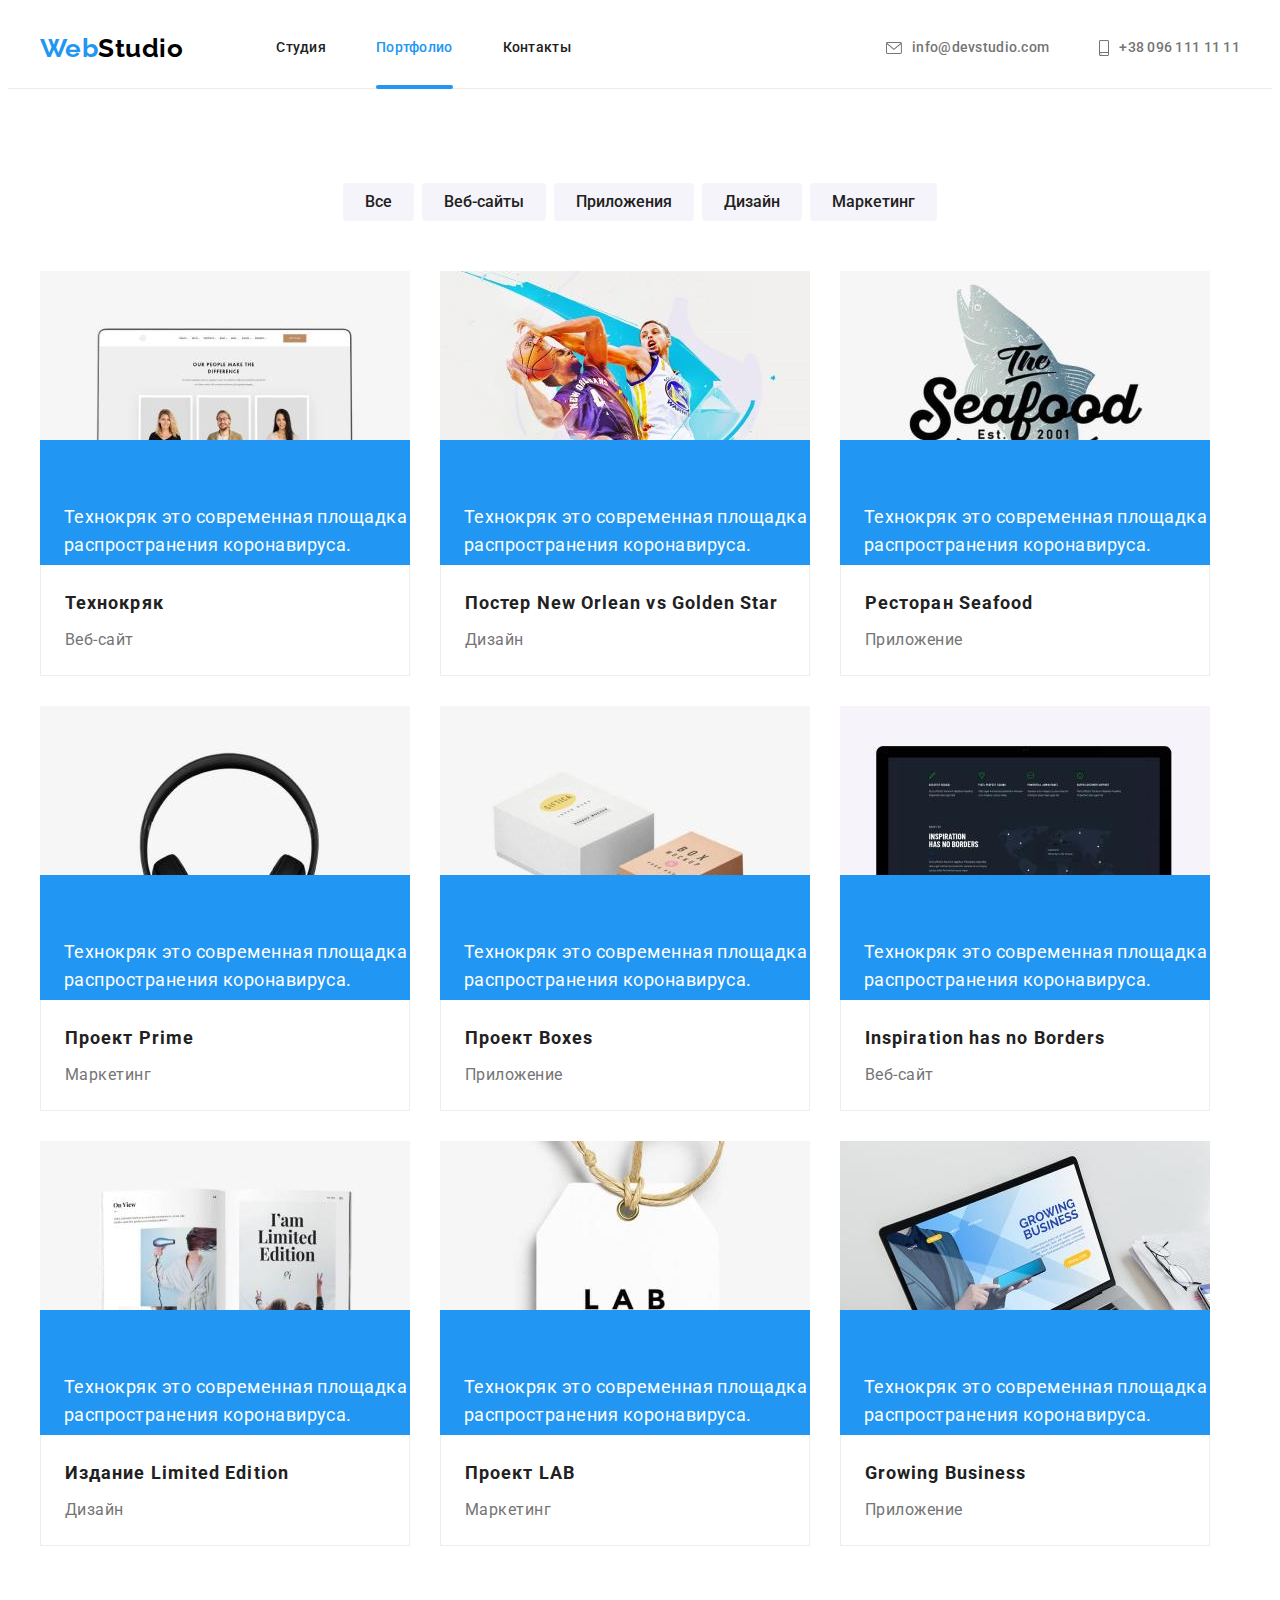
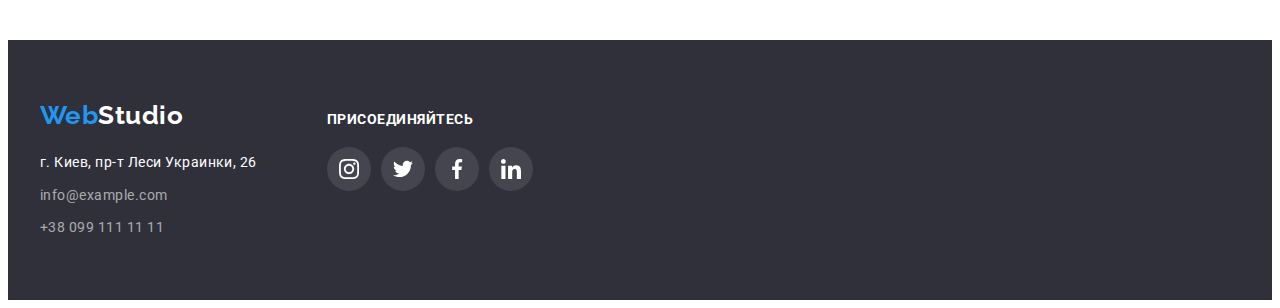
==== portfolio.html @ f0c8e268 "copy" ====
<!DOCTYPE html>
<html lang="ru">
  <head>
    <meta charset="UTF-8" />
    <meta http-equiv="X-UA-Compatible" content="IE=edge" />
    <meta name="viewport" content="width=device-width, initial-scale=1.0" />
    <link rel="preconnect" href="https://fonts.googleapis.com" />
    <link rel="preconnect" href="https://fonts.gstatic.com" crossorigin />
    <link
      href="https://fonts.googleapis.com/css2?family=Raleway:wght@700&family=Roboto:wght@400;500;700;900&display=swap"
      rel="stylesheet"
    />
    <link
      rel="stylesheet"
      href="https://cdnjs.cloudflare.com/ajax/libs/modern-normalize/1.1.0/modern-normalize.min.css"
      integrity="sha512-wpPYUAdjBVSE4KJnH1VR1HeZfpl1ub8YT/NKx4PuQ5NmX2tKuGu6U/JRp5y+Y8XG2tV+wKQpNHVUX03MfMFn9Q=="
      crossorigin="anonymous"
      referrerpolicy="no-referrer"
    />
    <link rel="stylesheet" href="./css/style.css" />
    <title>Test</title>
  </head>
  <body>
    <header class="header">
      <div class="header-container container">
        <!-- логотип -->
        <a href="./index.html" class="header-logo logo link"
          ><span class="logo-accent">Web</span>Studio</a
        >

        <!-- навигация -->

        <nav class="header-nav">
          <ul class="header-list list">
            <li class="header-item">
              <a class="header-link link" href="./index.html">Студия </a>
            </li>
            <li class="header-item">
              <a class="header-link link" href="./portfolio.html"
                ><span class="current-page">Портфолио</span></a
              >
            </li>
            <li class="header-item">
              <a class="header-link link" href="">Контакты</a>
            </li>
          </ul>
        </nav>

        <!-- список контактов -->

        <ul class="header-contacts-list contacts-list list">
          <li class="header-contacts-item">
            <a
              class="header-contacts-link link"
              href="mailto:info@devstudio.com"
              ><svg class="header-icon" width="16" height="12">
                <use href="./images/icon.svg#mailto"></use>
              </svg>
              info@devstudio.com</a
            >
          </li>
          <li class="header-contacts-item">
            <a class="header-contacts-link link" href="tel:+380961111111">
              <svg class="header-icon" width="10" height="16">
                <use href="./images/icon.svg#tel"></use>
              </svg>
              +38 096 111 11 11
            </a>
          </li>
        </ul>
      </div>
    </header>

    <main>
      <section class="portfolio section">
        <div class="container">
          <h1 class="visually-hidden">Портфолио</h1>
          <ul class="portfolio-filter list">
            <li class="filter-item">
              <button class="portfolio-btn btn" type="button">Все</button>
            </li>
            <li class="filter-item">
              <button class="portfolio-btn btn" type="button">Веб-сайты</button>
            </li>
            <li class="filter-item">
              <button class="portfolio-btn btn" type="button">
                Приложения
              </button>
            </li>
            <li class="filter-item">
              <button class="portfolio-btn btn" type="button">Дизайн</button>
            </li>
            <li class="filter-item">
              <button class="portfolio-btn btn" type="button">Маркетинг</button>
            </li>
          </ul>
          <ul class="portfolio-list list">
            <li class="portfolio-item">
              <a class="portfolio-link link" href="">
                <div class="portfolio-thumb">
                  <img
                    src="./images/portfolio-1.jpeg"
                    alt="Ноутбук"
                    width="370"
                    height="294"
                  />
                  <p class="portfolio-thumb-text">
                    Технокряк это современная площадка распространения
                    коронавируса. Компании используют эту платформу для
                    цифрового шпионажа и атак на защищённые сервера конкурентов.
                  </p>
                </div>

                <div class="portfolio-item-description">
                  <h2 class="portfolio-title">Технокряк</h2>
                  <p class="portfolio-text">Веб-сайт</p>
                </div>
              </a>
            </li>
            <li class="portfolio-item">
              <a class="portfolio-link link" href=""
                ><div class="portfolio-thumb">
                  <img
                    src="./images/portfolio-2.jpeg"
                    alt="Ноутбук"
                    width="370"
                    height="294"
                  />
                  <p class="portfolio-thumb-text">
                    Технокряк это современная площадка распространения
                    коронавируса. Компании используют эту платформу для
                    цифрового шпионажа и атак на защищённые сервера конкурентов.
                  </p>
                </div>
                <div class="portfolio-item-description">
                  <h2 class="portfolio-title">
                    Постер New Orlean vs Golden Star
                  </h2>
                  <p class="portfolio-text">Дизайн</p>
                </div>
              </a>
            </li>
            <li class="portfolio-item">
              <a class="portfolio-link link" href=""
                ><div class="portfolio-thumb">
                  <img
                    src="./images/portfolio-3.jpeg"
                    alt="Ноутбук"
                    width="370"
                    height="294"
                  />
                  <p class="portfolio-thumb-text">
                    Технокряк это современная площадка распространения
                    коронавируса. Компании используют эту платформу для
                    цифрового шпионажа и атак на защищённые сервера конкурентов.
                  </p>
                </div>
                <div class="portfolio-item-description">
                  <h2 class="portfolio-title">Ресторан Seafood</h2>
                  <p class="portfolio-text">Приложение</p>
                </div>
              </a>
            </li>
            <li class="portfolio-item">
              <a class="portfolio-link link" href=""
                ><div class="portfolio-thumb">
                  <img
                    src="./images/portfolio-4.jpeg"
                    alt="Ноутбук"
                    width="370"
                    height="294"
                  />
                  <p class="portfolio-thumb-text">
                    Технокряк это современная площадка распространения
                    коронавируса. Компании используют эту платформу для
                    цифрового шпионажа и атак на защищённые сервера конкурентов.
                  </p>
                </div>
                <div class="portfolio-item-description">
                  <h2 class="portfolio-title">Проект Prime</h2>
                  <p class="portfolio-text">Маркетинг</p>
                </div>
              </a>
            </li>
            <li class="portfolio-item">
              <a class="portfolio-link link" href=""
                ><div class="portfolio-thumb">
                  <img
                    src="./images/portfolio-5.jpeg"
                    alt="Ноутбук"
                    width="370"
                    height="294"
                  />
                  <p class="portfolio-thumb-text">
                    Технокряк это современная площадка распространения
                    коронавируса. Компании используют эту платформу для
                    цифрового шпионажа и атак на защищённые сервера конкурентов.
                  </p>
                </div>
                <div class="portfolio-item-description">
                  <h2 class="portfolio-title">Проект Boxes</h2>
                  <p class="portfolio-text">Приложение</p>
                </div>
              </a>
            </li>
            <li class="portfolio-item">
              <a class="portfolio-link link" href=""
                ><div class="portfolio-thumb">
                  <img
                    src="./images/portfolio-6.jpeg"
                    alt="Ноутбук"
                    width="370"
                    height="294"
                  />
                  <p class="portfolio-thumb-text">
                    Технокряк это современная площадка распространения
                    коронавируса. Компании используют эту платформу для
                    цифрового шпионажа и атак на защищённые сервера конкурентов.
                  </p>
                </div>
                <div class="portfolio-item-description">
                  <h2 class="portfolio-title">Inspiration has no Borders</h2>
                  <p class="portfolio-text">Веб-сайт</p>
                </div>
              </a>
            </li>
            <li class="portfolio-item">
              <a class="portfolio-link link" href=""
                ><div class="portfolio-thumb">
                  <img
                    src="./images/portfolio-7.jpeg"
                    alt="Ноутбук"
                    width="370"
                    height="294"
                  />
                  <p class="portfolio-thumb-text">
                    Технокряк это современная площадка распространения
                    коронавируса. Компании используют эту платформу для
                    цифрового шпионажа и атак на защищённые сервера конкурентов.
                  </p>
                </div>
                <div class="portfolio-item-description">
                  <h2 class="portfolio-title">Издание Limited Edition</h2>
                  <p class="portfolio-text">Дизайн</p>
                </div>
              </a>
            </li>
            <li class="portfolio-item">
              <a class="portfolio-link link" href=""
                ><div class="portfolio-thumb">
                  <img
                    src="./images/portfolio-8.jpeg"
                    alt="Ноутбук"
                    width="370"
                    height="294"
                  />
                  <p class="portfolio-thumb-text">
                    Технокряк это современная площадка распространения
                    коронавируса. Компании используют эту платформу для
                    цифрового шпионажа и атак на защищённые сервера конкурентов.
                  </p>
                </div>
                <div class="portfolio-item-description">
                  <h2 class="portfolio-title">Проект LAB</h2>
                  <p class="portfolio-text">Маркетинг</p>
                </div>
              </a>
            </li>
            <li class="portfolio-item">
              <a class="portfolio-link link" href=""
                ><div class="portfolio-thumb">
                  <img
                    src="./images/portfolio-9.jpeg"
                    alt="Ноутбук"
                    width="370"
                    height="294"
                  />
                  <p class="portfolio-thumb-text">
                    Технокряк это современная площадка распространения
                    коронавируса. Компании используют эту платформу для
                    цифрового шпионажа и атак на защищённые сервера конкурентов.
                  </p>
                </div>
                <div class="portfolio-item-description">
                  <h2 class="portfolio-title">Growing Business</h2>
                  <p class="portfolio-text">Приложение</p>
                </div>
              </a>
            </li>
          </ul>
        </div>
      </section>
    </main>

    <footer class="footer section">
      <div class="container footer-container">
        <div class="footer-adress">
          <!-- логотип -->

          <a href="./index.html" class="footer-logo logo link"
            ><span class="logo-accent">Web</span
            ><span class="footer-logo-text">Studio</span></a
          >

          <!-- адрес -->
          <address class="address">
            <ul class="addres-list list">
              <li class="addres-item">
                <a class="adress-link link" href=""
                  >г. Киев, пр-т Леси Украинки, 26</a
                >
              </li>
              <li class="addres-item">
                <a
                  class="adress-contacts-link contacts-link link"
                  href="mailto:info@example.com"
                  >info@example.com</a
                >
              </li>
              <li class="addres-item">
                <a
                  class="adress-contacts-link contacts-link link"
                  href="tel:+380991111111"
                  >+38 099 111 11 11</a
                >
              </li>
            </ul>
          </address>
        </div>
        <div class="footer-social">
          <h2 class="footer-social-title">Присоединяйтесь</h2>
          <ul class="footer-social-logo list">
            <li class="footer-social-logo-item">
              <a
                class="footer-social-logo-link"
                href="https://www.instagram.com/"
                target="_blank"
                rel="noreferrer noopener"
                ><svg class="footer-social-icon" width="20" height="20">
                  <use href="./images/icon.svg#instagram"></use></svg
              ></a>
            </li>
            <li class="footer-social-logo-item">
              <a
                href="https://facebook.com/"
                class="footer-social-logo-link"
                target="_blank"
                rel="noreferrer noopener"
                ><svg class="footer-social-icon" width="20" height="20">
                  <use href="./images/icon.svg#twitter"></use></svg
              ></a>
            </li>
            <li class="footer-social-logo-item">
              <a
                href="https://twitter.com/"
                class="footer-social-logo-link"
                target="_blank"
                rel="noreferrer noopener"
                ><svg class="footer-social-icon" width="20" height="20">
                  <use href="./images/icon.svg#facebook"></use></svg
              ></a>
            </li>
            <li class="footer-social-logo-item">
              <a
                href="https://linkedin.com/"
                class="footer-social-logo-link"
                target="_blank"
                rel="noreferrer noopener"
                ><svg class="footer-social-icon" width="20" height="20">
                  <use href="./images/icon.svg#linkedin"></use></svg
              ></a>
            </li>
          </ul>
        </div>
      </div>
    </footer>
  </body>
</html>
---- css/style.css ----
:root {
  --primary-text-color: #757575;
  --secondary-text-color: #212121;
  --third-text-color: #ffffff;
  --primary-logo-color: #000000;
  --accent-color: #2196f3;
  --primary-background-color: #e5e5e5;
  --secondary-background-color: #f5f4fa;
  --third-background-color: #ffffff;
}

/* Universal */

body {
  /* Typography */
  font-family: 'Roboto', sans-serif;
  color: var(--primary-text-color);
  letter-spacing: 0.03em;
}

.container {
  width: 1200px;
  padding-left: 15px;
  padding-right: 15px;
  margin: 0 auto;
}

p,
h1,
h2,
h3,
h4,
h5,
h6,
ul {
  margin: 0;
  padding: 0;
}

img {
  display: block;
}

.logo-accent {
  color: var(--accent-color);
}
.logo {
  /* Typography */
  font-family: 'Raleway', sans-serif;
  font-weight: 700;
  font-size: 26px;
  line-height: 1.19;
  color: var(--primary-logo-color);
}
.section {
  padding: 94px 0;
}
a {
  color: var(--primary-text-color);
  text-decoration: none;
  transition: color 250ms cubic-bezier(0.4, 0, 0.2, 1);
}
a:hover,
a:focus {
  color: var(--accent-color);
}

.list {
  list-style: none;
}

.title {
  /* Typography */
  font-weight: 700;
  font-size: 36px;
  line-height: 1.17;
  text-align: center;
  color: var(--secondary-text-color);
}

.current-page {
  color: var(--accent-color);
}

.current-page::after {
  content: '';

  display: block;
  height: 4px;
  width: 100%;

  position: absolute;
  bottom: 0;
  transform: translateY(1px);

  background: var(--accent-color);
  border-radius: 2px;
}

.btn {
  cursor: pointer;
}

.visually-hidden {
  position: absolute;
  width: 1px;
  height: 1px;
  margin: -1px;
  border: 0;
  padding: 0;

  white-space: nowrap;
  clip-path: inset(100%);
  clip: rect(0 0 0 0);
  overflow: hidden;
}

/* ---------- HEADER ---------- */

.header {
  border-bottom: 1px solid #ececec;
}

.header-container {
  display: flex;
  align-items: center;
}
.header-logo {
  margin-right: 93px;
}
.header-list {
  display: flex;
}

.header-list .header-item + .header-item {
  margin-left: 50px;
}

.header-link {
  display: block;
  padding: 32px 0;

  position: relative;

  /* Typography */
  font-weight: 500;
  font-size: 14px;
  line-height: 1.14;
  letter-spacing: 0.02em;
  color: var(--secondary-text-color);
}

.header-contacts-list {
  display: flex;
  align-items: center;
  margin-left: auto;
}
.header-contacts-list .header-contacts-item + .header-contacts-item {
  margin-left: 50px;
}
.header-contacts-link {
  display: flex;
  align-items: center;
  justify-content: center;
  padding: 32px 0;
  /* Typography */
  font-weight: 500;
  font-size: 14px;
  line-height: 1.14;
  letter-spacing: 0.02em;
  color: var(--primary-text-color);
}
.header-icon {
  margin-right: 10px;
  fill: currentColor;
}

.header-contacts-link:hover .header-icon,
.header-contacts-link:focus .header-icon {
  fill: currentColor;
}

/* ---------- HERO ---------- */

.hero {
  /* Visual */
  background-image: linear-gradient(
      rgba(47, 48, 58, 0.4),
      rgba(47, 48, 58, 0.4)
    ),
    url(../images/hero-bg.jpeg);
  background-repeat: no-repeat;
  background-position: center;
  background-size: cover;
  max-width: 1600px;
  margin: 0 auto;
  text-align: center;
  padding-top: 200px;
  padding-bottom: 200px;
}

.hero-title {
  margin-bottom: 30px;
  max-width: 696px;
  margin-left: auto;
  margin-right: auto;

  /* Typography */
  font-weight: 900;
  font-size: 44px;
  line-height: 1.36;

  letter-spacing: 0.06em;
  text-transform: uppercase;
  color: var(--third-text-color);
}

.hero-btn {
  /* Typography */
  font-style: inherit;
  font-weight: 700;
  font-size: 16px;
  line-height: 1.87;
  text-align: center;
  letter-spacing: 0.06em;
  color: var(--third-text-color);
  /* Visual */

  margin-right: auto;
  margin-left: auto;

  padding: 10px 32px;
  border: transparent;
  box-shadow: 0px 4px 4px rgba(0, 0, 0, 0.15);
  border-radius: 4px;
  background-color: var(--accent-color);
}

/* ---------- ADVANTAGE ---------- */

.advantage-list {
  display: flex;
}
.advantage-list .advantage-item + .advantage-item {
  margin-left: 30px;
}
.advantage-subtitle {
  /* Typography */
  font-weight: 700;
  font-size: 14px;
  line-height: 1.14;
  text-transform: uppercase;
  color: var(--secondary-text-color);

  margin-bottom: 10px;
}

.advantage-item {
  min-width: 270px;
}
.advantage-text {
  /* Typography */
  font-size: 14px;
  line-height: 1.71;

  /* background-color: cyan; */
}
.advantage-logo {
  display: flex;
  align-items: center;
  justify-content: center;
  height: 120px;
  margin-bottom: 30px;
  background-color: var(--secondary-background-color);
  border-radius: 4px;
}
.advantage-icon {
}
/* ---------- WORK ---------- */

.work.section {
  padding-top: 0;
}
.work-title {
  margin-bottom: 50px;
}
.work-list {
  display: flex;
}

.work-list .work-item + .work-item {
  margin-left: 30px;
}

.work-thumb {
  position: relative;
}

.work-text {
  position: absolute;
  bottom: 0;
  width: 100%;

  padding: 27px 0;
  font-weight: 700;
  font-size: 14px;
  line-height: 1.14;
  text-align: center;
  text-transform: uppercase;

  color: var(--third-text-color);
  background-color: rgba(47, 48, 58, 0.8);
}

/* ---------- COMMAND ----------- */

.command.section {
  background-color: var(--secondary-background-color);
}
.command-title {
  margin-bottom: 50px;
}
.command-list {
  display: flex;
}
.command-list .command-item + .command-item {
  margin-left: 30px;
}
.command-description {
  padding: 30px 0;
  text-align: center;
}
.command-subtitle {
  margin-bottom: 10px;
  font-weight: 500;
  font-size: 16px;
  line-height: 1.19;
}
.command-text {
  font-size: 16px;
  line-height: 1.19;
  margin-bottom: 16px;
}
.command-item {
  background-color: var(--third-background-color);
  border-radius: 0px 0px 4px 4px;
  box-shadow: 0px 1px 3px rgba(0, 0, 0, 0.12), 0px 1px 1px rgba(0, 0, 0, 0.14),
    0px 2px 1px rgba(0, 0, 0, 0.2);
}

.command-logo {
  display: flex;
  justify-content: center;
}

.command-logo-item + .command-logo-item {
  margin-left: 10px;
}

.command-logo-link {
  display: flex;
  width: 44px;
  height: 44px;
  border-radius: 50%;
  color: #afb1b8;
  background-color: #ffffff;
  justify-content: center;
  align-items: center;

  transition: color 250ms cubic-bezier(0.4, 0, 0.2, 1),
    background-color 250ms cubic-bezier(0.4, 0, 0.2, 1);
}
.command-icon {
  fill: currentColor;
}

.command-logo-link:focus,
.command-logo-link:hover {
  background-color: var(--accent-color);
}

.command-logo-link:focus .command-icon,
.command-logo-link:hover .command-icon {
  fill: var(--third-text-color);
}

/* ------------- CLIENTS -------------- */

.clients-title {
  font-weight: 700;
  font-size: 36px;
  line-height: 1.17;
  text-align: center;
  color: var(--secondary-text-color);
  margin-bottom: 50px;
}

.clients-list {
  display: flex;
  /* flex-basis: 170px; */
  justify-content: center;
}

.clients-item {
  width: 170px;
  height: 92px;
}

.clients-item + .clients-item {
  margin-left: 30px;
}

.clients-link {
  display: flex;
  align-items: center;
  justify-content: center;
  width: 100%;
  height: 100%;
  border: 1px solid #afb1b8;
  border-radius: 4px;
  transition: border 250ms cubic-bezier(0.4, 0, 0.2, 1);
}

.clients-logo {
  fill: #afb1b8;
  transition: fill 250ms cubic-bezier(0.4, 0, 0.2, 1);
}

.clients-link:hover,
.clients-link:focus {
  border: 1px solid var(--accent-color);
}

.clients-link:hover .clients-logo,
.clients-link:focus .clients-logo {
  fill: var(--accent-color);
}

/* ------------- FOOTER -------------- */
.footer-container {
  display: flex;
  align-items: baseline;
}

.footer.section {
  padding: 60px 0;
  background-color: #2f303a;
}

.footer-adress {
  margin-right: 70px;
}

.footer-logo {
  display: inline-block;
  margin-bottom: 20px;
}
.footer-logo-text {
  color: var(--third-text-color);
  transition: color 250ms cubic-bezier(0.4, 0, 0.2, 1);
}
.footer-logo:hover .footer-logo-text,
.footer-logo:focus .footer-logo-text {
  color: var(--accent-color);
}
.address {
  font-style: normal;
}
.addres-list .addres-item + .addres-item {
  margin-top: 9px;
}

.addres-list {
  display: inline-block;
}

.adress-link {
  /* Typography */
  font-size: 14px;
  line-height: 1.71;
  color: var(--third-text-color);
  /* Visual */
  /* background-color: black; */
}
.adress-contacts-link {
  /* Typography */
  font-size: 14px;
  line-height: 1.71;
  color: rgba(255, 255, 255, 0.6);
  /* Visual */
  /* background-color: black; */
}

.footer-social {
  max-width: 206px;
}

.footer-social-title {
  font-weight: bold;
  font-size: 14px;
  line-height: 16px;
  text-transform: uppercase;
  color: #ffffff;
  margin-bottom: 20px;
}

.footer-social-logo {
  display: flex;
  justify-content: center;
}

.footer-social-logo-item + .footer-social-logo-item {
  margin-left: 10px;
}

.footer-social-logo-link {
  display: flex;
  width: 44px;
  height: 44px;
  border-radius: 50%;
  color: var(--third-text-color);
  background-color: rgba(255, 255, 255, 0.1);
  justify-content: center;
  align-items: center;

  transition: color 250ms cubic-bezier(0.4, 0, 0.2, 1),
    background-color 250ms cubic-bezier(0.4, 0, 0.2, 1);
}

.footer-social-icon {
  fill: var(--third-text-color);
}

.footer-social-logo-link:focus,
.footer-social-logo-link:hover {
  background-color: var(--accent-color);
}

.footer-social-logo-link:focus .command-icon,
.footer-social-logo-link:hover .command-icon {
  fill: var(--third-text-color);
}

/* --------MODAL------------ */

.backdrop {
  position: fixed;
  top: 0;
  left: 0;
  width: 100%;
  height: 100%;

  opacity: 1;
  transition: opacity 250ms cubic-bezier(0.4, 0, 0.2, 1);
  background: rgba(0, 0, 0, 0.2);
}

.backdrop.is-hidden {
  opacity: 0;
  pointer-events: none;
}

.backdrop.is-hidden .modal {
  position: absolute;
  top: 50%;
  left: 50%;
  transform: translate(-50%, -50%) scale(0.9);

  min-width: 528px;
  min-height: 581px;

  transition: transform 250ms cubic-bezier(0.4, 0, 0.2, 1);
}

.modal {
  position: absolute;
  top: 50%;
  left: 50%;
  transform: translate(-50%, -50%) scale(1);

  min-width: 528px;
  min-height: 581px;

  transition: transform 250ms cubic-bezier(0.4, 0, 0.2, 1);

  background: #ffffff;
  box-shadow: 0px 1px 3px rgba(0, 0, 0, 0.12), 0px 1px 1px rgba(0, 0, 0, 0.14),
    0px 2px 1px rgba(0, 0, 0, 0.2);
  border-radius: 4px;
}

.close-back {
  position: absolute;
  top: 8px;
  right: 8px;

  display: flex;
  justify-content: center;
  align-items: center;

  width: 30px;
  height: 30px;

  background: #ffffff;
  border-radius: 50%;
  border: 1px solid rgba(0, 0, 0, 0.1);
}

/* --------- PORTFOLIO ------------ */
.portfolio-filter {
  display: flex;
  justify-content: center;
  margin-bottom: 50px;
}
.portfolio-filter .filter-item + .filter-item {
  margin-left: 8px;
}

.portfolio-btn {
  padding: 6px 22px;

  /* Typography */
  font-family: inherit;
  font-weight: 500;
  font-size: 16px;
  line-height: 1.62;
  color: var(--secondary-text-color);
  /* Visual */
  background-color: var(--secondary-background-color);
  border-radius: 4px;
  border: transparent;

  transition: color 250ms cubic-bezier(0.4, 0, 0.2, 1),
    background-color 250ms cubic-bezier(0.4, 0, 0.2, 1),
    box-shadow 250ms cubic-bezier(0.4, 0, 0.2, 1);
}
.portfolio-btn:hover,
.portfolio-btn:focus {
  /* Visual */
  color: var(--third-text-color);
  background-color: var(--accent-color);
  box-shadow: 0px 3px 1px rgba(0, 0, 0, 0.1), 0px 1px 2px rgba(0, 0, 0, 0.08),
    0px 2px 2px rgba(0, 0, 0, 0.12);
}

.portfolio-list {
  display: flex;
  margin: -15px;
  flex-wrap: wrap;
}

.portfolio-item {
  margin: 15px;
}

.portfolio-item-description {
  padding: 20px 24px;
}
.portfolio-title {
  margin-bottom: 4px;
  /* Typography */
  font-weight: 700;
  font-size: 18px;
  line-height: 2;
  letter-spacing: 0.06em;
  color: var(--secondary-text-color);
}
.portfolio-text {
  /* Typography */
  font-size: 16px;
  line-height: 1.87;
  color: var(--primary-text-color);
}
.portfolio-item-description {
  border-bottom: 1px solid #eeeeee;
  border-left: 1px solid #eeeeee;
  border-right: 1px solid #eeeeee;
}

.portfolio-link {
  display: block;

  transition: box-shadow 250ms cubic-bezier(0.4, 0, 0.2, 1);
}
.portfolio-link:focus,
.portfolio-link:hover {
  box-shadow: 0px 1px 1px rgba(0, 0, 0, 0.12), 0px 4px 4px rgba(0, 0, 0, 0.06),
    1px 4px 6px rgba(0, 0, 0, 0.16);
}

/* .portfolio-wrapper {
  position: relative;
} */

.portfolio-thumb {
  position: relative;
  bottom: 0;
  overflow: hidden;
}

.portfolio-thumb-text {
  position: absolute;
  bottom: 0;
  width: 100%;
  height: 100%;

  color: var(--third-text-color);
  background-color: var(--accent-color);
  transform: translateY(295px);
  transition: transform 250ms cubic-bezier(0.4, 0, 0.2, 1);

  padding: 63px 24px;
  font-size: 18px;
  line-height: 1.56;
  color: var(--third-text-color);
}

.portfolio-link:focus .portfolio-thumb-text,
.portfolio-link:hover .portfolio-thumb-text {
  transform: translateY(0);
}
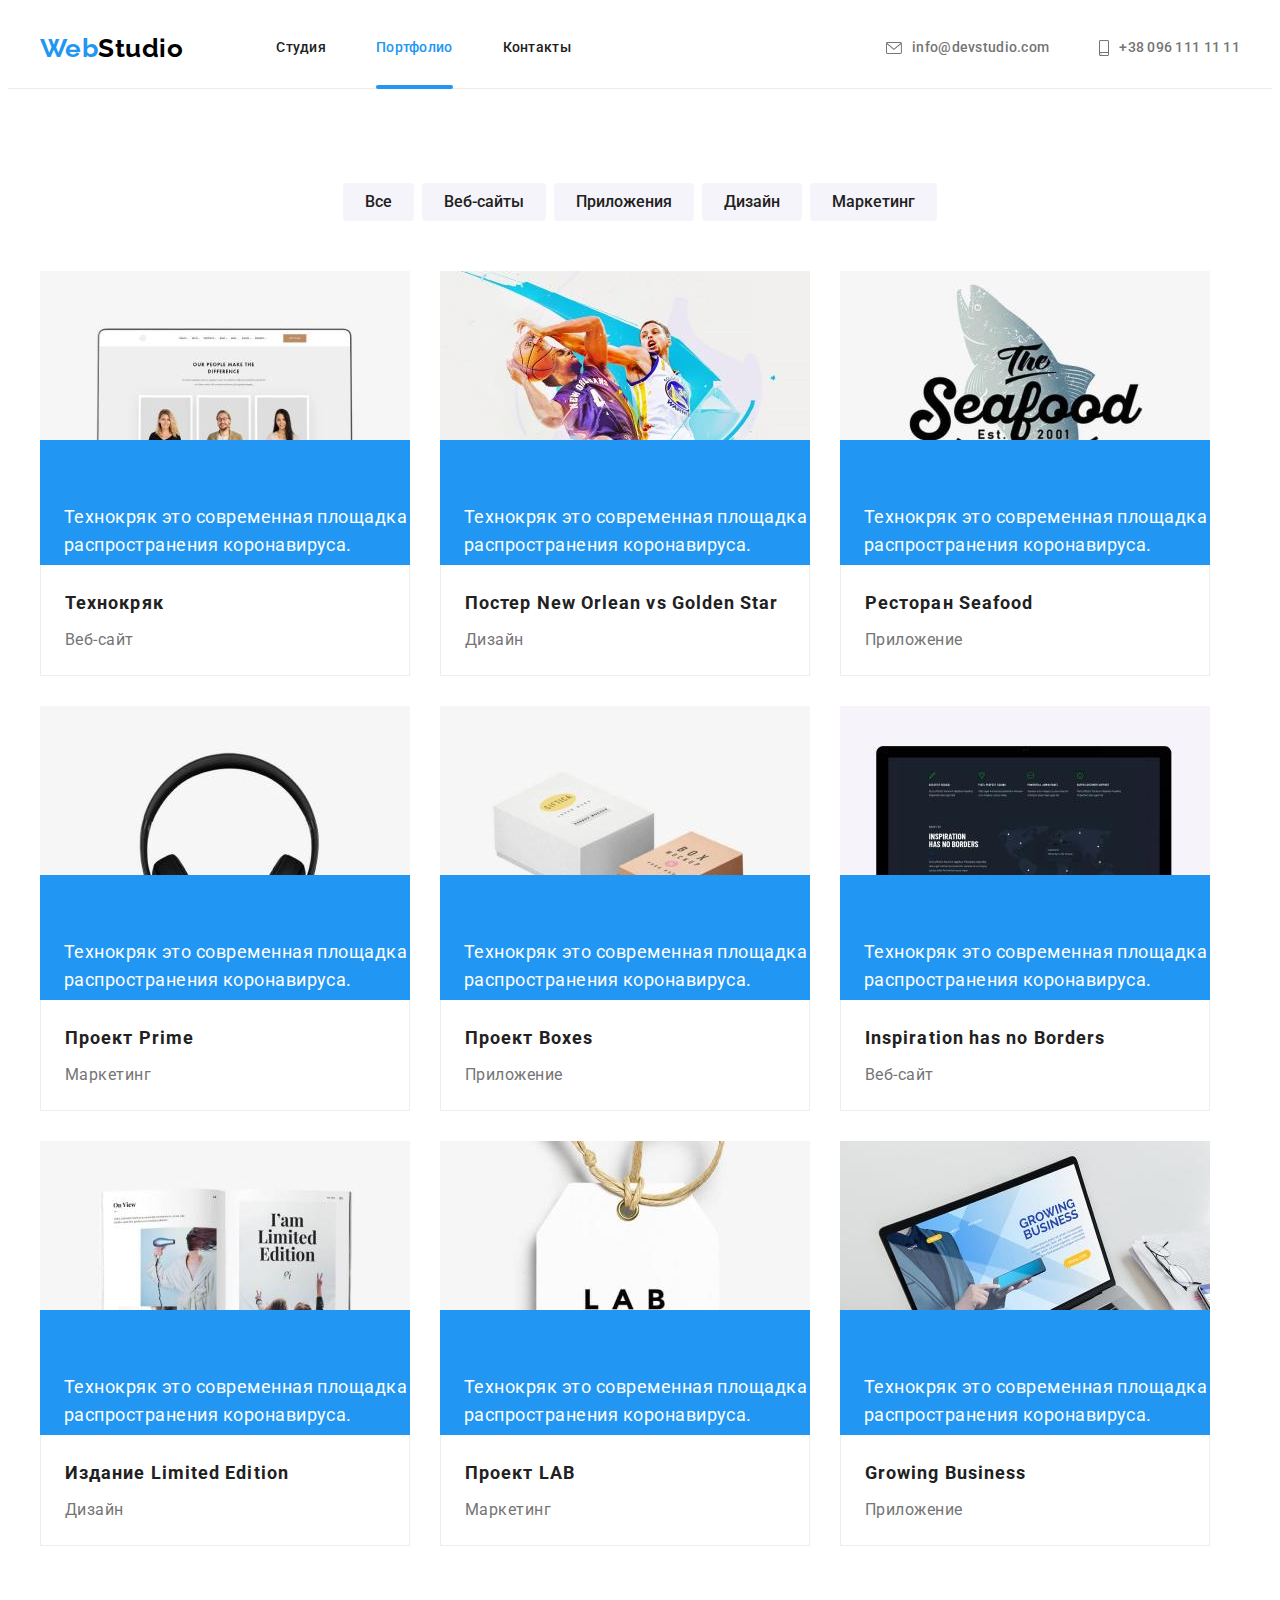
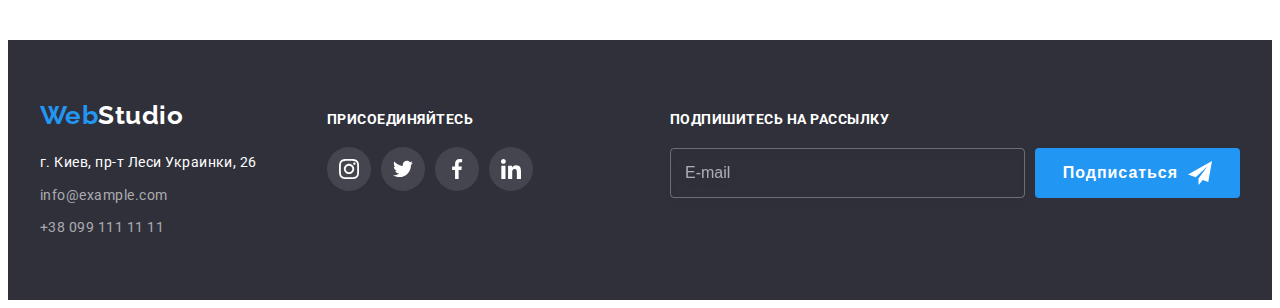
==== commit 86387cc1: "done" ====
--- a/portfolio.html
+++ b/portfolio.html
@@ -337,8 +337,9 @@
                 target="_blank"
                 rel="noreferrer noopener"
                 ><svg class="footer-social-icon" width="20" height="20">
-                  <use href="./images/icon.svg#instagram"></use></svg
-              ></a>
+                  <use href="./images/icon.svg#instagram"></use>
+                </svg>
+              </a>
             </li>
             <li class="footer-social-logo-item">
               <a
@@ -347,8 +348,9 @@
                 target="_blank"
                 rel="noreferrer noopener"
                 ><svg class="footer-social-icon" width="20" height="20">
-                  <use href="./images/icon.svg#twitter"></use></svg
-              ></a>
+                  <use href="./images/icon.svg#twitter"></use>
+                </svg>
+              </a>
             </li>
             <li class="footer-social-logo-item">
               <a
@@ -357,8 +359,9 @@
                 target="_blank"
                 rel="noreferrer noopener"
                 ><svg class="footer-social-icon" width="20" height="20">
-                  <use href="./images/icon.svg#facebook"></use></svg
-              ></a>
+                  <use href="./images/icon.svg#facebook"></use>
+                </svg>
+              </a>
             </li>
             <li class="footer-social-logo-item">
               <a
@@ -366,11 +369,31 @@
                 class="footer-social-logo-link"
                 target="_blank"
                 rel="noreferrer noopener"
-                ><svg class="footer-social-icon" width="20" height="20">
-                  <use href="./images/icon.svg#linkedin"></use></svg
-              ></a>
+              >
+                <svg class="footer-social-icon" width="20" height="20">
+                  <use href="./images/icon.svg#linkedin"></use>
+                </svg>
+              </a>
             </li>
           </ul>
+        </div>
+        <div class="footer-subscribe">
+          <h2 class="footer-subscribe-title">Подпишитесь на рассылку</h2>
+          <form class="form">
+            <label for="email"></label>
+            <input
+              type="email"
+              name="email"
+              placeholder="E-mail"
+              class="subscribe-input"
+            />
+            <button type="submit" class="subscribe-btn">
+              Подписаться
+              <svg width="24" height="24" class="subscribe-btn-icon">
+                <use href="./images/icon.svg#icon-send"></use>
+              </svg>
+            </button>
+          </form>
         </div>
       </div>
     </footer>
--- a/css/style.css
+++ b/css/style.css
@@ -234,6 +234,13 @@
   box-shadow: 0px 4px 4px rgba(0, 0, 0, 0.15);
   border-radius: 4px;
   background-color: var(--accent-color);
+
+  transition: box-shadow 250ms cubic-bezier(0.4, 0, 0.2, 1);
+}
+
+.hero-btn:focus,
+.hero-btn:hover {
+  box-shadow: 0px 4px 4px rgba(0, 0, 0, 0.15);
 }
 
 /* ---------- ADVANTAGE ---------- */
@@ -541,6 +548,80 @@
   fill: var(--third-text-color);
 }
 
+.footer-subscribe {
+  width: 570px;
+  margin-left: auto;
+}
+
+.footer-subscribe-title {
+  font-weight: 700;
+  font-size: 14px;
+  line-height: 1.14;
+  text-transform: uppercase;
+  margin-bottom: 20px;
+
+  color: var(--third-text-color);
+}
+
+.form {
+  display: flex;
+}
+
+.subscribe-input {
+  padding: 14px;
+  margin-right: 10px;
+  width: 100%;
+
+  background-color: transparent;
+  border: 1px solid rgba(255, 255, 255, 0.3);
+  box-sizing: border-box;
+  filter: drop-shadow(0px 4px 4px rgba(0, 0, 0, 0.15));
+  border-radius: 4px;
+  font-size: 16px;
+  line-height: 1.25;
+  color: var(--third-text-color);
+  outline: none;
+  transition: border-color 250ms cubic-bezier(0.4, 0, 0.2, 1);
+}
+
+.subscribe-input:focus {
+  border-color: var(--accent-color);
+}
+
+.subscribe-input::placeholder {
+  font-size: 16px;
+  line-height: 1.25;
+  color: rgba(255, 255, 255, 0.6);
+}
+.subscribe-btn {
+  display: flex;
+  border: transparent;
+  padding: 10px 28px;
+
+  border-radius: 4px;
+  background-color: var(--accent-color);
+  color: var(--third-text-color);
+  font-weight: 700;
+  font-size: 16px;
+  line-height: 1.87;
+  letter-spacing: 0.06em;
+  color: var(--third-text-color);
+
+  cursor: pointer;
+
+  transition: box-shadow 250ms cubic-bezier(0.4, 0, 0.2, 1);
+}
+
+.subscribe-btn:focus,
+.subscribe-btn:hover {
+  box-shadow: 0px 4px 4px rgba(0, 0, 0, 0.15);
+}
+
+.subscribe-btn-icon {
+  margin-left: 10px;
+  align-self: center;
+}
+
 /* --------MODAL------------ */
 
 .backdrop {
@@ -578,8 +659,9 @@
   left: 50%;
   transform: translate(-50%, -50%) scale(1);
 
-  min-width: 528px;
-  min-height: 581px;
+  width: 528px;
+  min-height: 580px;
+  padding: 40px;
 
   transition: transform 250ms cubic-bezier(0.4, 0, 0.2, 1);
 
@@ -604,6 +686,139 @@
   background: #ffffff;
   border-radius: 50%;
   border: 1px solid rgba(0, 0, 0, 0.1);
+}
+
+.modal-title {
+  font-weight: 700;
+  font-size: 20px;
+  line-height: 1.1;
+  color: var(--secondary-text-color);
+
+  margin-bottom: 12px;
+}
+
+.modal-input {
+  width: 100%;
+  margin-bottom: 10px;
+  padding: 12px;
+  padding-left: 41px;
+
+  border: 1px solid rgba(33, 33, 33, 0.2);
+  border-radius: 4px;
+  outline: none;
+
+  transition: border-color 250ms cubic-bezier(0.4, 0, 0.2, 1);
+}
+
+.modal-input:focus {
+  border-color: var(--accent-color);
+}
+
+.modal-input:focus + .modal-icon {
+  fill: var(--accent-color);
+}
+
+.modal-input.modal-input-text {
+  margin-bottom: 20px;
+  padding: 12px 16px;
+
+  resize: none;
+  height: 120px;
+}
+
+.modal-input-text::placeholder {
+  font-size: 12px;
+  line-height: 1.17;
+  letter-spacing: 0.01em;
+  color: rgba(117, 117, 117, 0.5);
+
+  transition: text-shadow 250ms cubic-bezier(0.4, 0, 0.2, 1);
+}
+
+.modal-input-text:focus.modal-input-text::placeholder {
+  text-shadow: 0px 4px 4px rgba(0, 0, 0, 0.25);
+}
+
+.modal-label {
+  display: block;
+  margin-bottom: 4px;
+
+  font-size: 12px;
+  line-height: 1.17;
+  letter-spacing: 0.01em;
+  color: var(--primary-text-color);
+}
+.agree-link {
+  text-decoration: underline;
+  color: var(--accent-color);
+}
+
+.check-text {
+  font-size: 14px;
+  line-height: 1.71;
+  color: var(--primary-text-color);
+
+  display: flex;
+  margin-bottom: 40px;
+  align-items: center;
+}
+
+.check-box-custom {
+  width: 16px;
+  height: 15px;
+  border-radius: 2px;
+  border: 2px solid #212121;
+  /* align-self: center; */
+  margin-right: 9px;
+  display: flex;
+  align-items: center;
+  justify-content: center;
+}
+
+.check-input:checked + .check-text .check-box-custom {
+  background-color: var(--accent-color);
+  border-color: transparent;
+}
+
+.modal-submit {
+  width: 200px;
+  padding: 10px 0;
+  margin: 0 auto;
+  display: block;
+
+  background-color: var(--accent-color);
+  color: var(--third-text-color);
+  border-radius: 4px;
+  border: transparent;
+
+  font-weight: bold;
+  font-size: 16px;
+  line-height: 1.87;
+  text-align: center;
+  letter-spacing: 0.06em;
+
+  cursor: pointer;
+
+  transition: box-shadow 250ms cubic-bezier(0.4, 0, 0.2, 1);
+}
+
+.modal-submit:focus,
+.modal-submit:hover {
+  box-shadow: 0px 1px 3px rgba(0, 0, 0, 0.12), 0px 1px 1px rgba(0, 0, 0, 0.14),
+    0px 2px 1px rgba(0, 0, 0, 0.2);
+}
+
+.input-wrraper {
+  position: relative;
+}
+
+.modal-icon {
+  position: absolute;
+  top: 50%;
+  left: 11px;
+  transform: translateY(-50%);
+  fill: #212121;
+  transition: fill 250ms cubic-bezier(0.4, 0, 0.2, 1);
 }
 
 /* --------- PORTFOLIO ------------ */
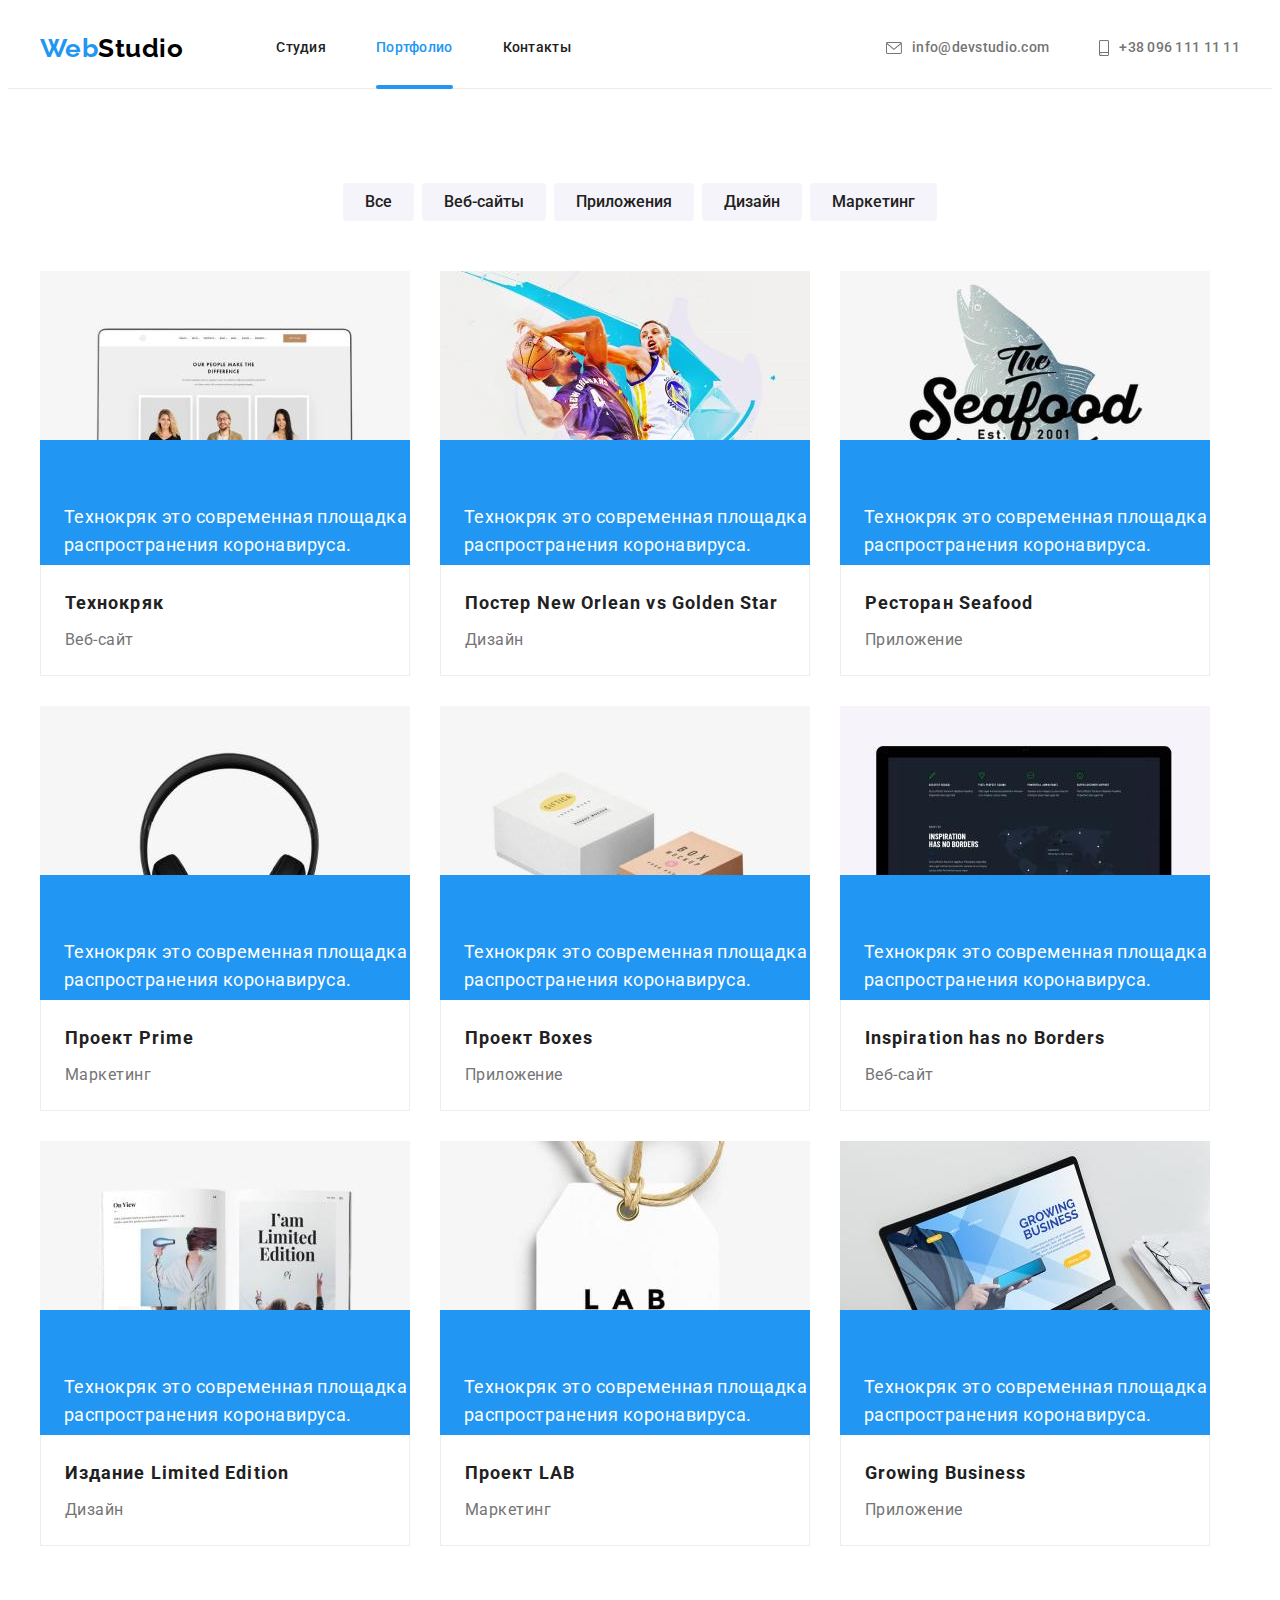
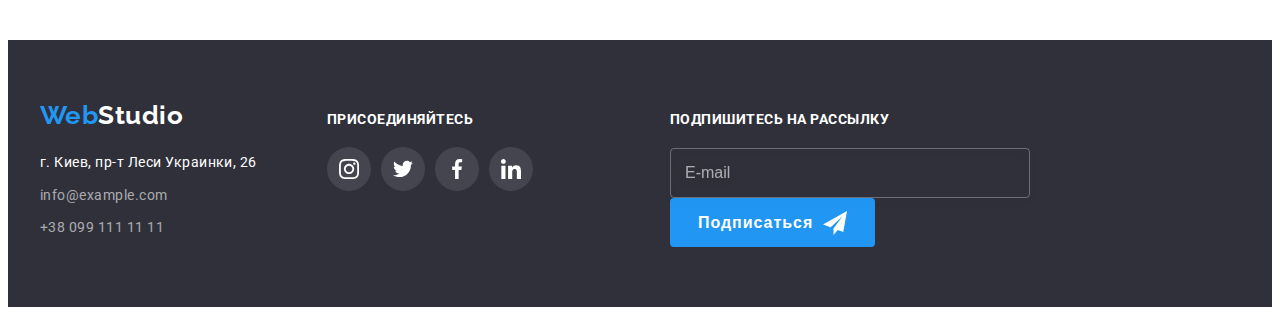
==== commit 525c3c6c: "footer-form-fixed" ====
--- a/portfolio.html
+++ b/portfolio.html
@@ -378,12 +378,13 @@
           </ul>
         </div>
         <div class="footer-subscribe">
-          <h2 class="footer-subscribe-title">Подпишитесь на рассылку</h2>
-          <form class="form">
-            <label for="email"></label>
+          <form class="form-footer">
+            <label for="email" class="footer-subscribe-title"
+              >Подпишитесь на рассылку</label
+            >
             <input
               type="email"
-              name="email"
+              id="email"
               placeholder="E-mail"
               class="subscribe-input"
             />
--- a/css/style.css
+++ b/css/style.css
@@ -263,8 +263,10 @@
 }
 
 .advantage-item {
-  min-width: 270px;
-}
+  /* min-width: 270px; */
+  flex-basis: 270px;
+}
+
 .advantage-text {
   /* Typography */
   font-size: 14px;
@@ -553,6 +555,10 @@
   margin-left: auto;
 }
 
+.form-footer {
+  display: flex;
+  flex-wrap: wrap;
+}
 .footer-subscribe-title {
   font-weight: 700;
   font-size: 14px;
@@ -563,14 +569,10 @@
   color: var(--third-text-color);
 }
 
-.form {
-  display: flex;
-}
-
 .subscribe-input {
   padding: 14px;
   margin-right: 10px;
-  width: 100%;
+  flex-basis: calc(100% - 210px);
 
   background-color: transparent;
   border: 1px solid rgba(255, 255, 255, 0.3);
@@ -697,9 +699,12 @@
   margin-bottom: 12px;
 }
 
+.modal-field {
+  margin-bottom: 10px;
+}
+
 .modal-input {
   width: 100%;
-  margin-bottom: 10px;
   padding: 12px;
   padding-left: 41px;
 
@@ -718,8 +723,11 @@
   fill: var(--accent-color);
 }
 
+.modal-comment {
+  margin-bottom: 20px;
+}
+
 .modal-input.modal-input-text {
-  margin-bottom: 20px;
   padding: 12px 16px;
 
   resize: none;
@@ -752,14 +760,18 @@
   text-decoration: underline;
   color: var(--accent-color);
 }
-
+.modal-check {
+  display: flex;
+  justify-content: center;
+  margin-bottom: 40px;
+}
 .check-text {
   font-size: 14px;
   line-height: 1.71;
   color: var(--primary-text-color);
 
   display: flex;
-  margin-bottom: 40px;
+
   align-items: center;
 }
 
